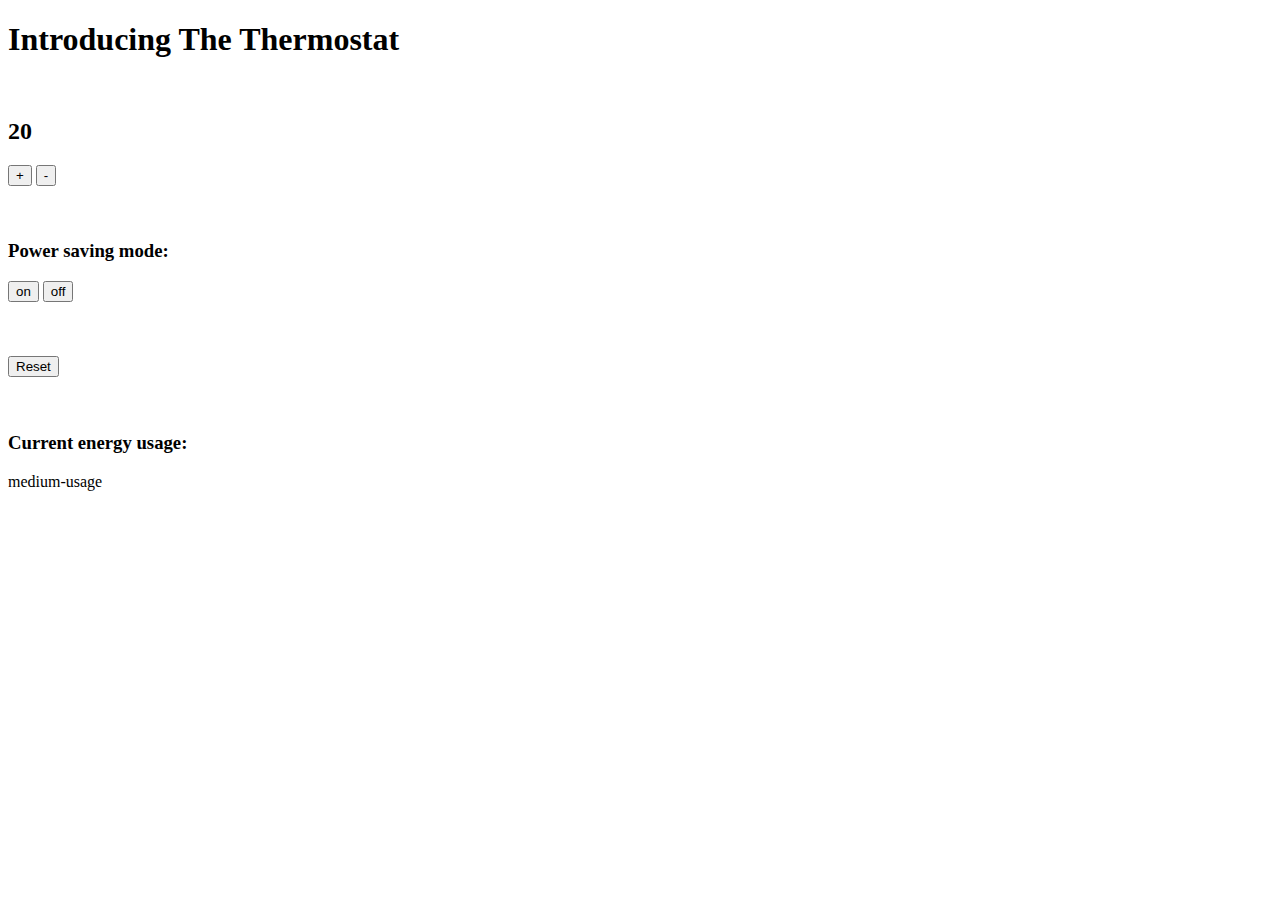
==== Thermostat/index.html @ 002a7758 "add user interface" ====
<!DOCTYPE html>
<html>
  <head>
    <meta charset="utf-8">
    <title>Thermostat</title>

    <!-- include source files here... -->
    <script src="src/thermostat.js"></script>

  </head>

  <body>
    <h1>Introducing The Thermostat</h1>
    <br>
    <h2 id="temperature">20</h2>
    <button id="up">+</button>
    <button id="down">-</button>
    <br>
    <br>
    <br>
    <h3>Power saving mode:</h3>
    <button id="on">on</button>
    <button id="off">off</button>
    <br>
    <br>
    <br>
    <br>
    <button id="reset">Reset</button>
    <br>
    <br>
    <br>
    <h3>Current energy usage:</h3>
    <p id="energy-usage">medium-usage</p>
  </body>
</html>
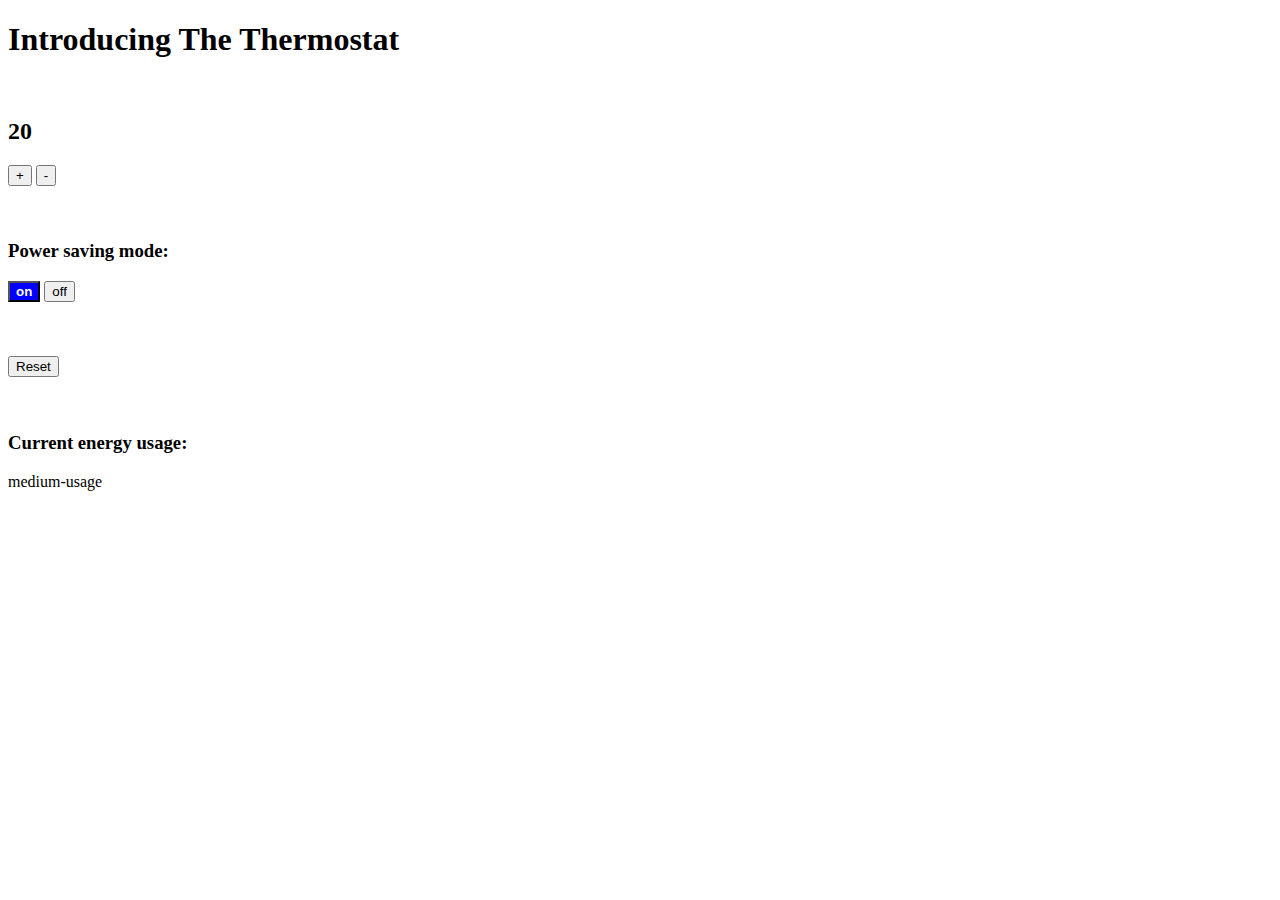
==== commit 529af06c: "connect html to Thermostat class via DOM" ====
--- a/Thermostat/index.html
+++ b/Thermostat/index.html
@@ -5,21 +5,21 @@
     <title>Thermostat</title>
 
     <!-- include source files here... -->
+    <link href='css/app.css' type='text/css' rel='stylesheet'>
     <script src="src/thermostat.js"></script>
-
   </head>
 
   <body>
     <h1>Introducing The Thermostat</h1>
     <br>
-    <h2 id="temperature">20</h2>
+    <h2 id="temperature"></h2>
     <button id="up">+</button>
     <button id="down">-</button>
     <br>
     <br>
     <br>
     <h3>Power saving mode:</h3>
-    <button id="on">on</button>
+    <button class="selected" id="on">on</button>
     <button id="off">off</button>
     <br>
     <br>
@@ -30,6 +30,8 @@
     <br>
     <br>
     <h3>Current energy usage:</h3>
-    <p id="energy-usage">medium-usage</p>
+    <p id="energy-usage"></p>
   </body>
-</html>+
+  <script src="src/app.js"></script>
+</html>
--- a/Thermostat/css/app.css
+++ b/Thermostat/css/app.css
@@ -0,0 +1,5 @@
+.selected {
+  font-weight: 900;
+  background-color: blue;
+  color: white;
+}
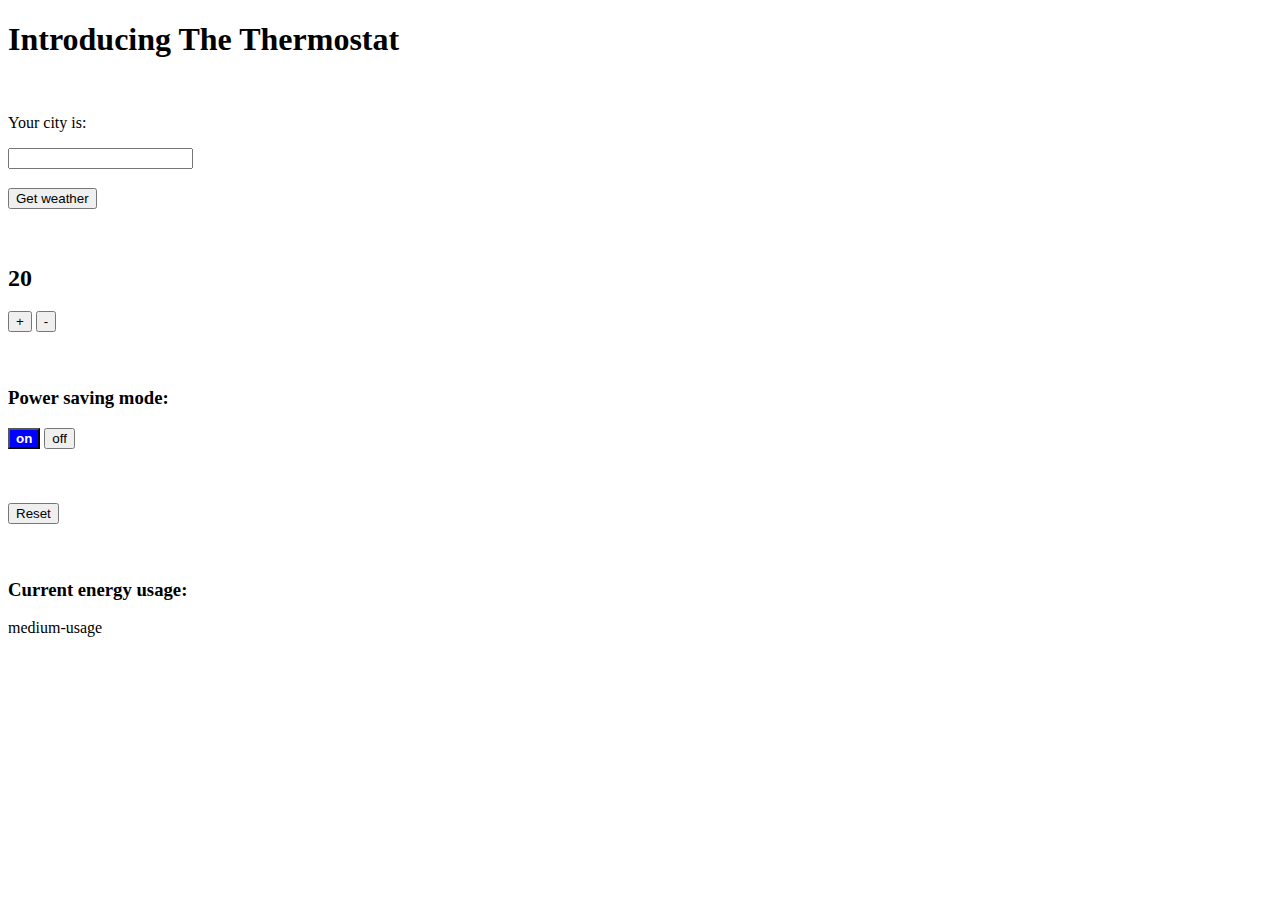
==== commit 5dead4d2: "add weather api call" ====
--- a/Thermostat/index.html
+++ b/Thermostat/index.html
@@ -7,10 +7,18 @@
     <!-- include source files here... -->
     <link href='css/app.css' type='text/css' rel='stylesheet'>
     <script src="src/thermostat.js"></script>
+    <script src="src/config.js"></script>
   </head>
 
   <body>
     <h1>Introducing The Thermostat</h1>
+    <br>
+    <p>Your city is:</p>
+    <input id="city">
+    <h3 id="current-temperature"></h3>
+    <button id="weather">Get weather</button>
+    <br>
+    <br>
     <br>
     <h2 id="temperature"></h2>
     <button id="up">+</button>
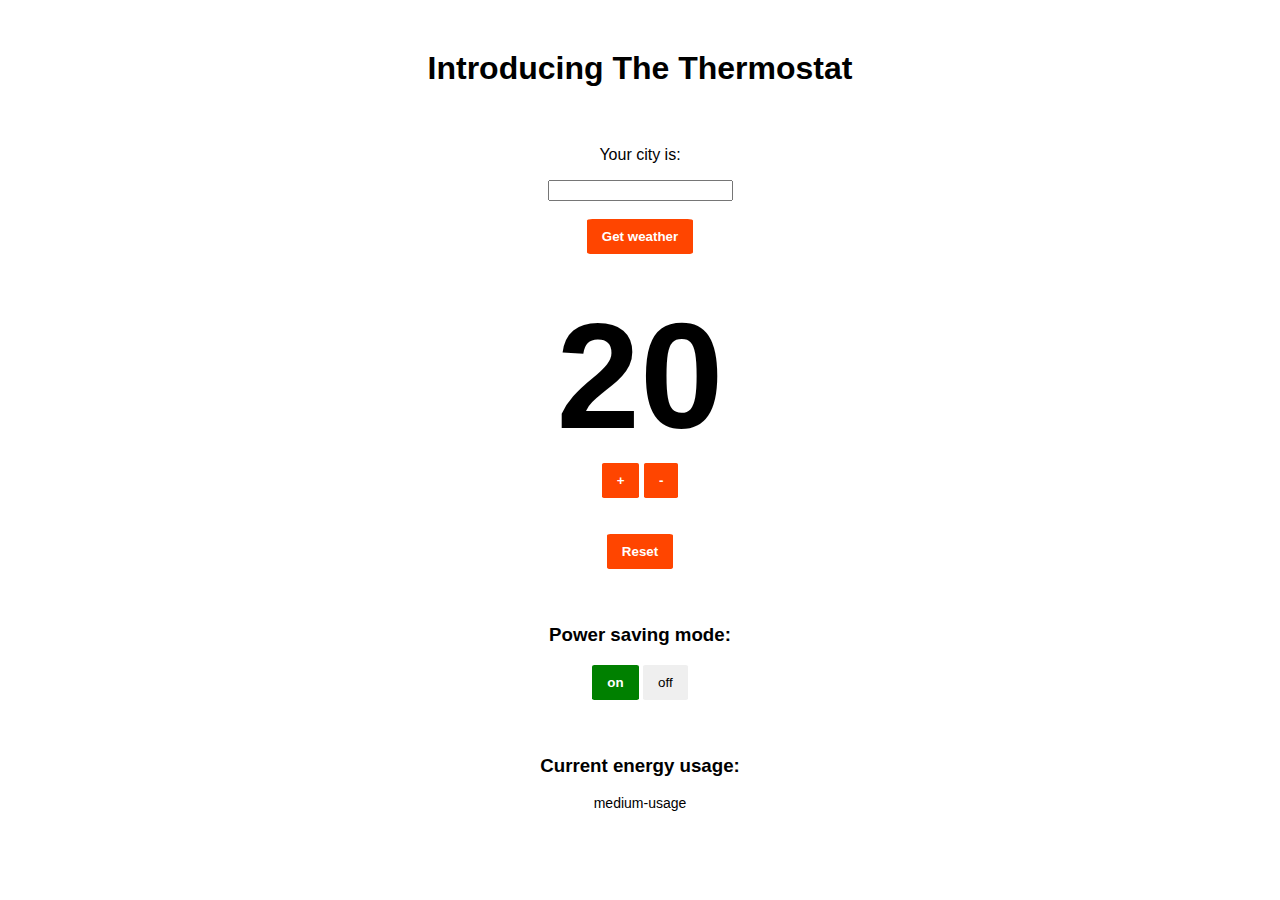
==== commit 23c7e855: "add styling" ====
--- a/Thermostat/index.html
+++ b/Thermostat/index.html
@@ -11,18 +11,24 @@
   </head>
 
   <body>
-    <h1>Introducing The Thermostat</h1>
+    <h1 class="center">Introducing The Thermostat</h1>
     <br>
+    <h2 class="center" id="current-temperature"></h2>
     <p>Your city is:</p>
     <input id="city">
-    <h3 id="current-temperature"></h3>
-    <button id="weather">Get weather</button>
+    <br>
+    <br>
+    <button class="orange" id="weather">Get weather</button>
     <br>
     <br>
     <br>
     <h2 id="temperature"></h2>
-    <button id="up">+</button>
-    <button id="down">-</button>
+    <button class="orange" id="up">+</button>
+    <button class="orange" id="down">-</button>
+    <br>
+    <br>
+    <br>
+    <button class="orange" id="reset">Reset</button>
     <br>
     <br>
     <br>
@@ -32,11 +38,6 @@
     <br>
     <br>
     <br>
-    <br>
-    <button id="reset">Reset</button>
-    <br>
-    <br>
-    <br>
     <h3>Current energy usage:</h3>
     <p id="energy-usage"></p>
   </body>
--- a/Thermostat/css/app.css
+++ b/Thermostat/css/app.css
@@ -1,5 +1,32 @@
+body {
+  font-family: Impact, Haettenschweiler, 'Arial Narrow Bold', sans-serif;
+  margin-top: 50px;
+  text-align: center;
+}
+
+button {
+  padding: 10px 15px;
+  border: none;
+  border-radius: 5%;
+}
+.orange {
+  background: orangered;
+  color: white;
+  font-weight: bold;
+}
+
 .selected {
   font-weight: 900;
-  background-color: blue;
+  background-color: green;
   color: white;
 }
+
+#temperature {
+  font-size: 150px;
+  margin: 0;
+}
+
+#energy-usage {
+  font-weight: 300;
+  font-size: 14px;
+}
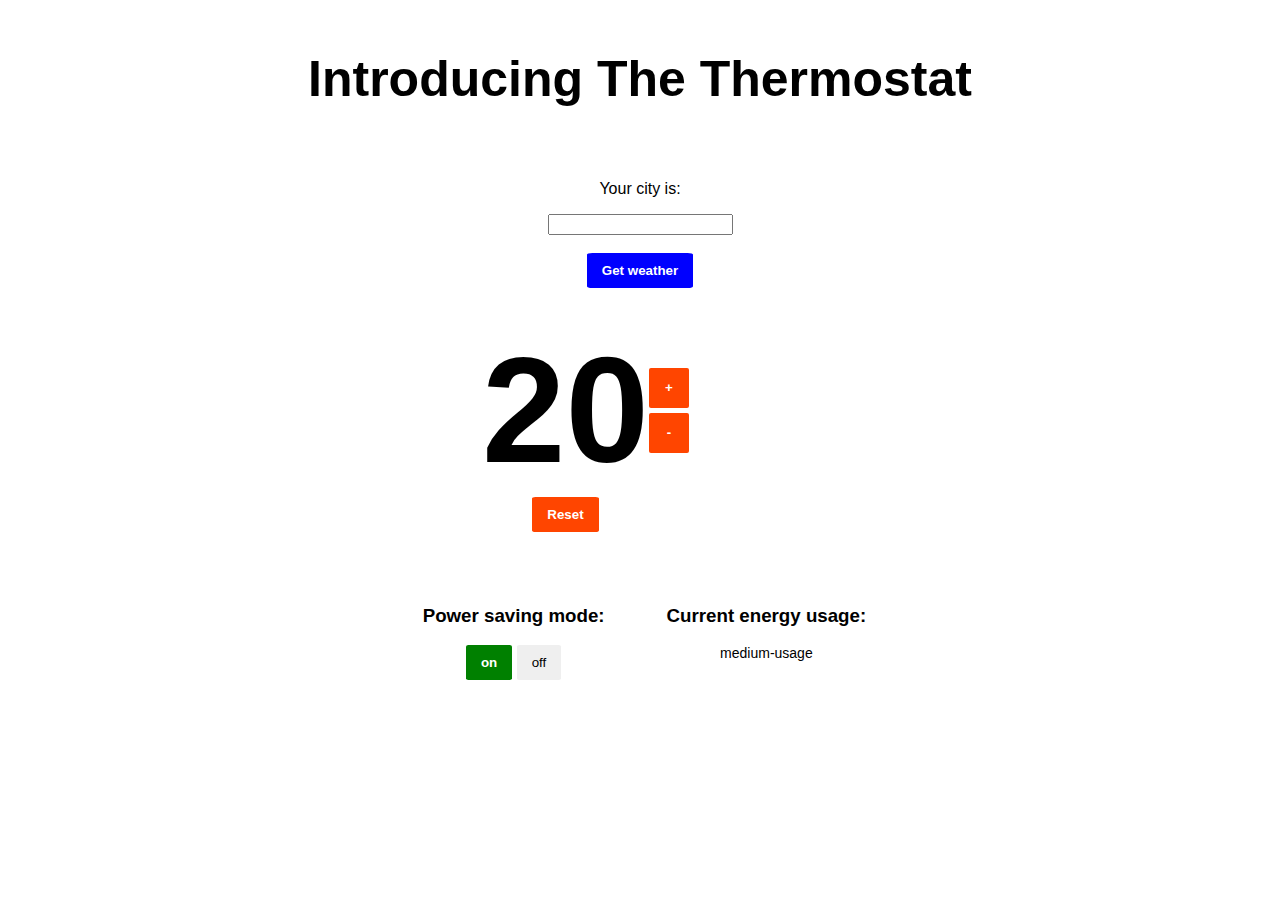
==== commit 35cb330a: "center up and down buttons" ====
--- a/Thermostat/index.html
+++ b/Thermostat/index.html
@@ -11,35 +11,49 @@
   </head>
 
   <body>
-    <h1 class="center">Introducing The Thermostat</h1>
+    <h1 class="title">Introducing The Thermostat</h1>
     <br>
-    <h2 class="center" id="current-temperature"></h2>
+    <h2 id="current-temperature"></h2>
+    <br>
     <p>Your city is:</p>
     <input id="city">
     <br>
     <br>
-    <button class="orange" id="weather">Get weather</button>
+    <button class="blue" id="weather">Get weather</button>
     <br>
     <br>
     <br>
-    <h2 id="temperature"></h2>
-    <button class="orange" id="up">+</button>
-    <button class="orange" id="down">-</button>
+
+    <div class="temperature-controls">
+      <h2 id="temperature"></h2>
+      <div class="up-and-down">
+        <div class="grid-item up">
+          <button class="orange" id="up">+</button>
+        </div>
+        <div class="grid-item down">
+          <button class="orange" id="down">-</button>
+        </div>
+      </div>
+      <div>
+        <button class="orange" id="reset">Reset</button>
+        <br>
+        <br>
+        <br>
+      </div>
+    </div>
     <br>
-    <br>
-    <br>
-    <button class="orange" id="reset">Reset</button>
-    <br>
-    <br>
-    <br>
-    <h3>Power saving mode:</h3>
-    <button class="selected" id="on">on</button>
-    <button id="off">off</button>
-    <br>
-    <br>
-    <br>
-    <h3>Current energy usage:</h3>
-    <p id="energy-usage"></p>
+    <div class="energy-section">
+      <div>
+        <h3>Power saving mode:</h3>
+        <button class="selected" id="on">on</button>
+        <button id="off">off</button>
+      </div>
+
+      <div>
+        <h3>Current energy usage:</h3>
+        <p id="energy-usage"></p>
+      </div>
+    </div>
   </body>
 
   <script src="src/app.js"></script>
--- a/Thermostat/css/app.css
+++ b/Thermostat/css/app.css
@@ -9,8 +9,20 @@
   border: none;
   border-radius: 5%;
 }
+
+.title {
+  font-size: 50px;
+  margin: 0;
+}
+
 .orange {
   background: orangered;
+  color: white;
+  font-weight: bold;
+}
+
+.blue {
+  background: blue;
   color: white;
   font-weight: bold;
 }
@@ -19,6 +31,36 @@
   font-weight: 900;
   background-color: green;
   color: white;
+}
+
+.temperature-controls {
+  margin: 0 auto;
+  width: 25%;
+  display: grid;
+  grid-template-columns: 20fr 18fr;
+}
+
+.up-and-down {
+  display: grid;
+  gap: 5px;
+  justify-items: flex-start;
+}
+
+.grid-item.up {
+  display: grid;
+  align-items: flex-end;
+}
+
+.up-and-down button {
+  width: 40px;
+  height: 40px;
+}
+
+.energy-section {
+  margin: 0 auto;
+  width: 40%;
+  display: grid;
+  grid-template-columns: 1fr 1fr;
 }
 
 #temperature {
